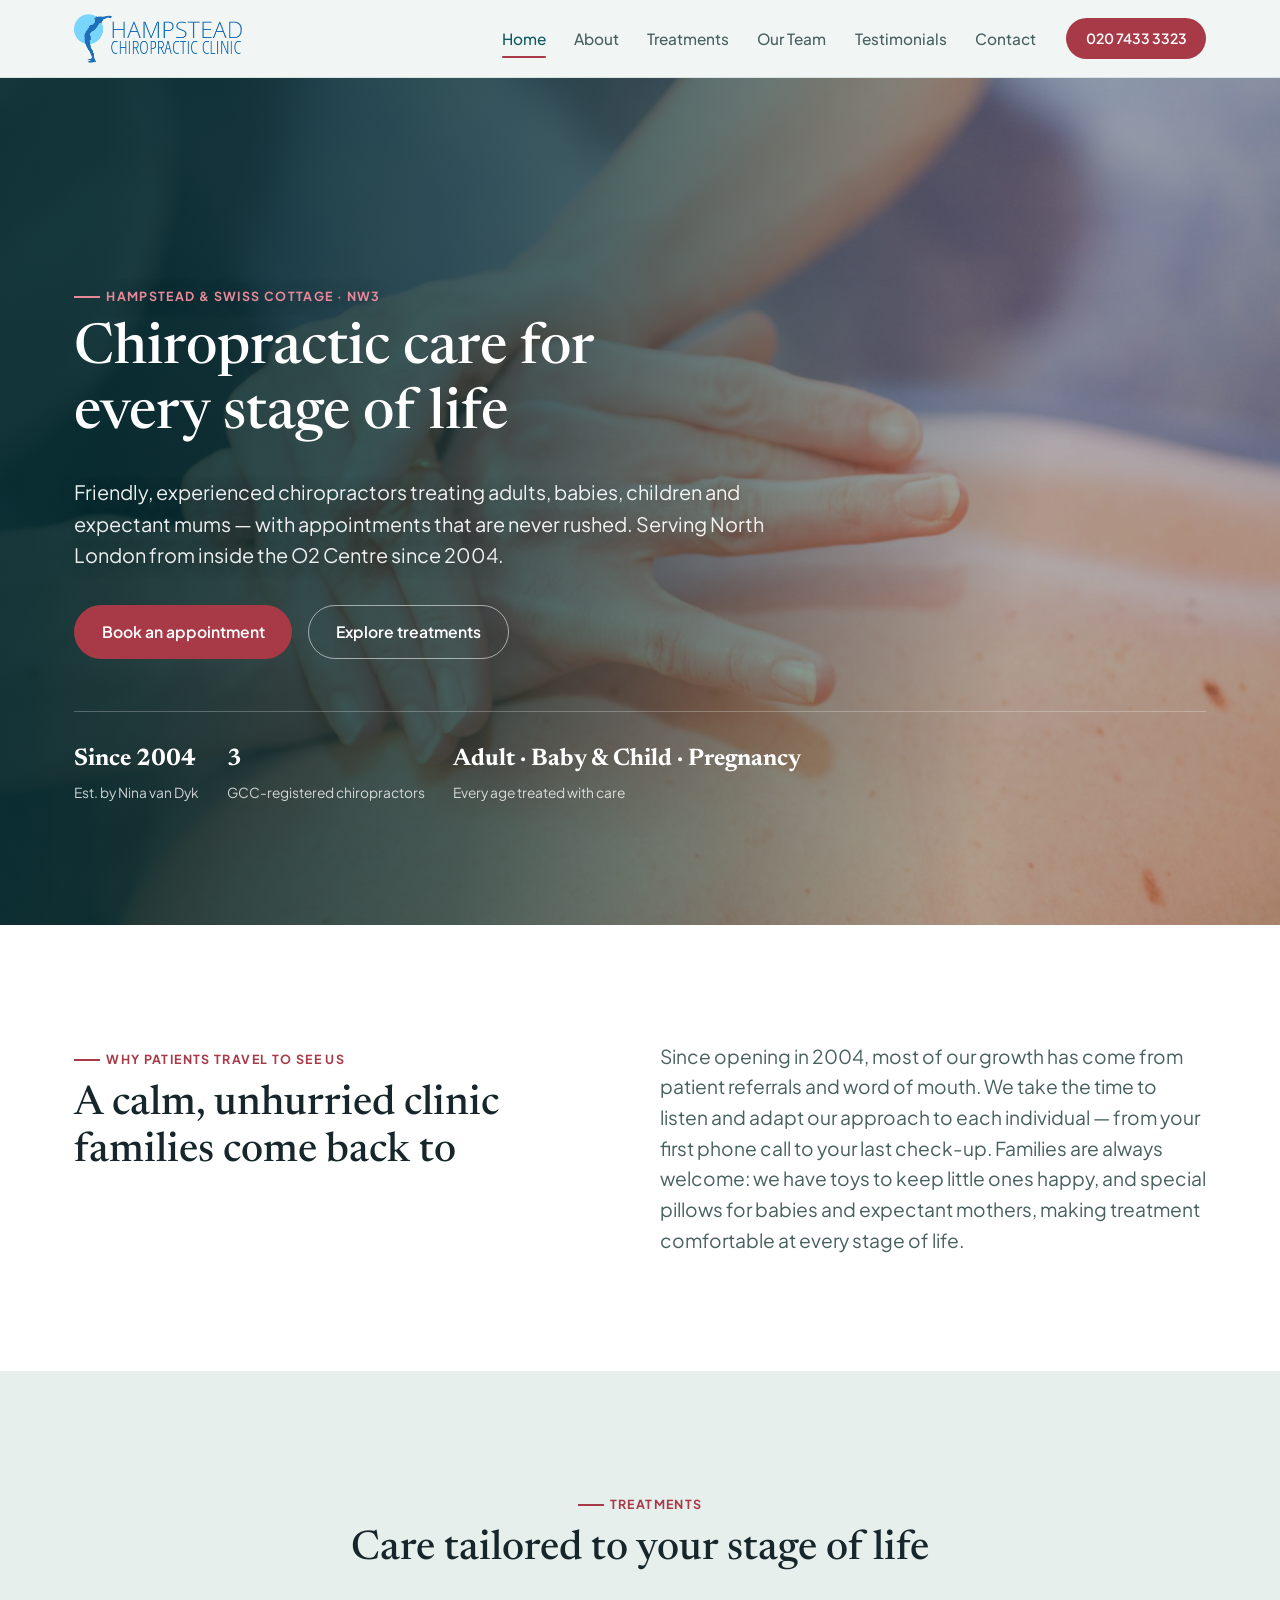
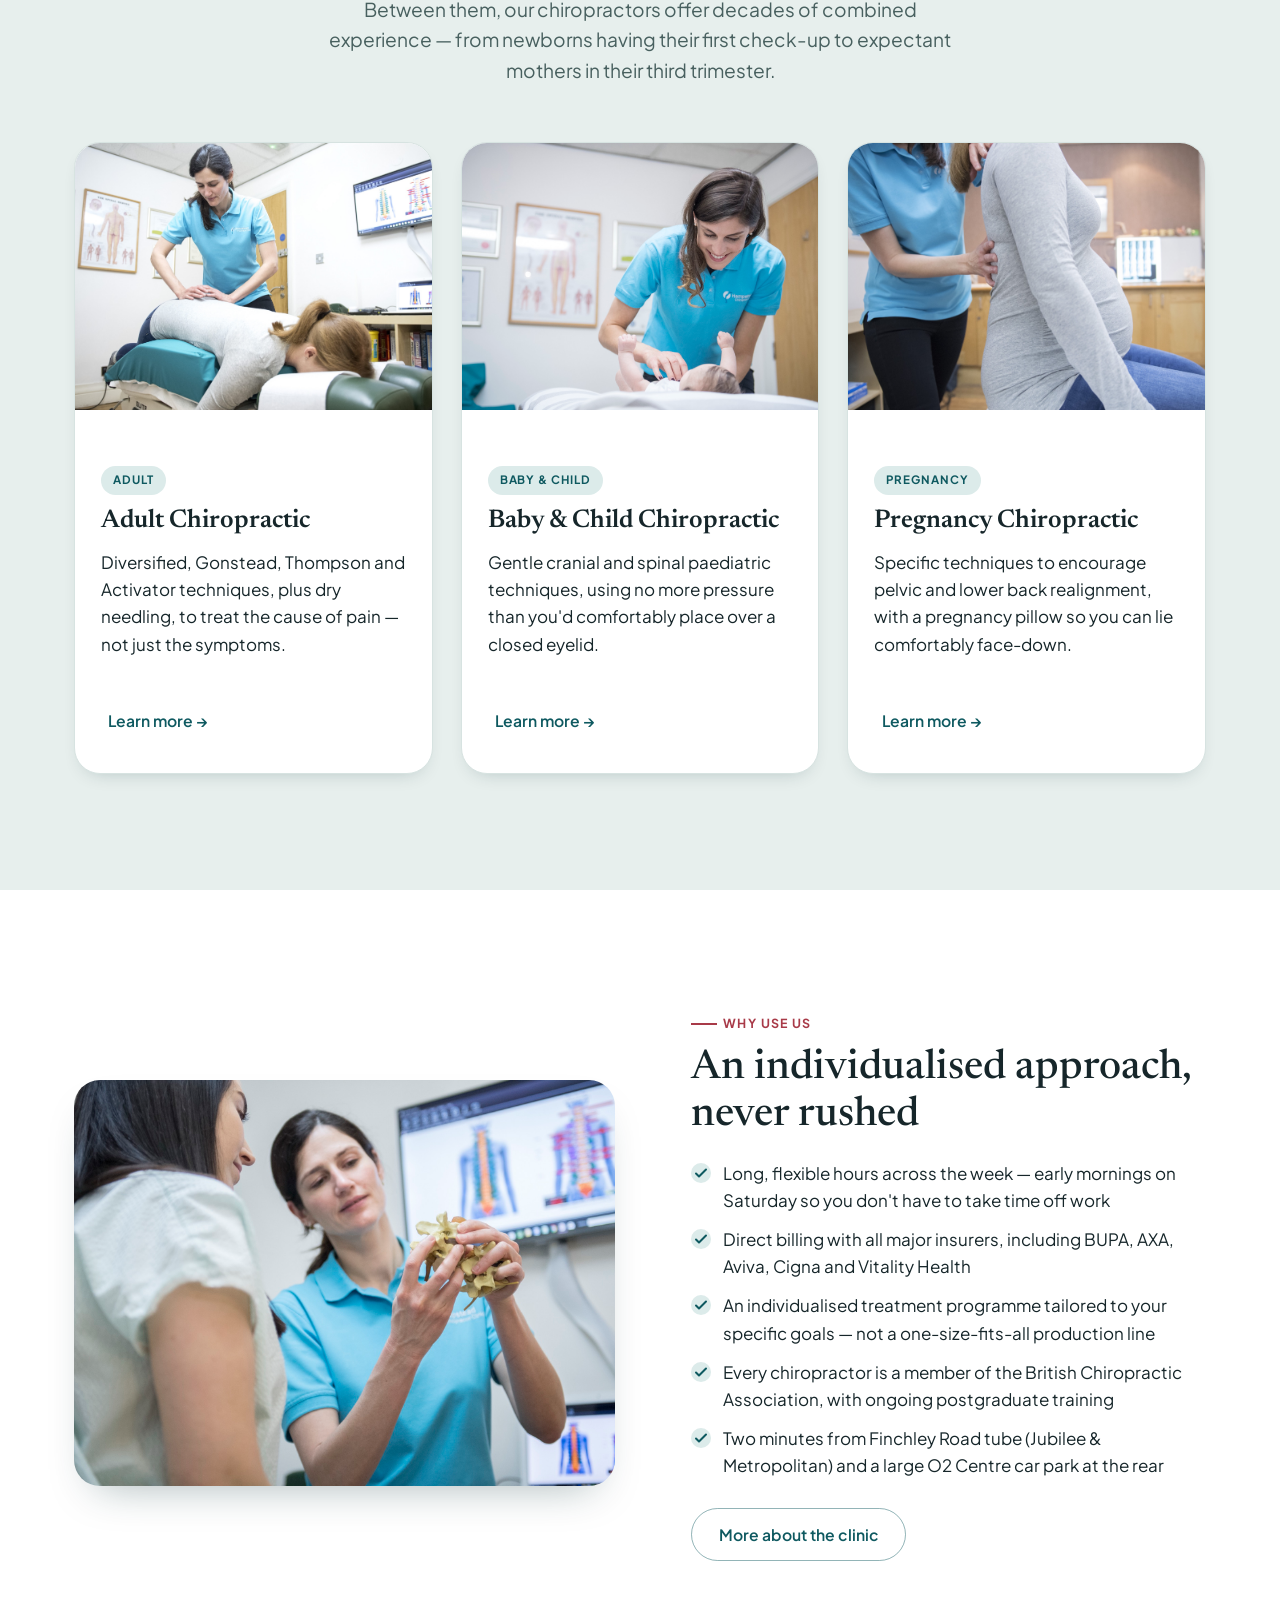
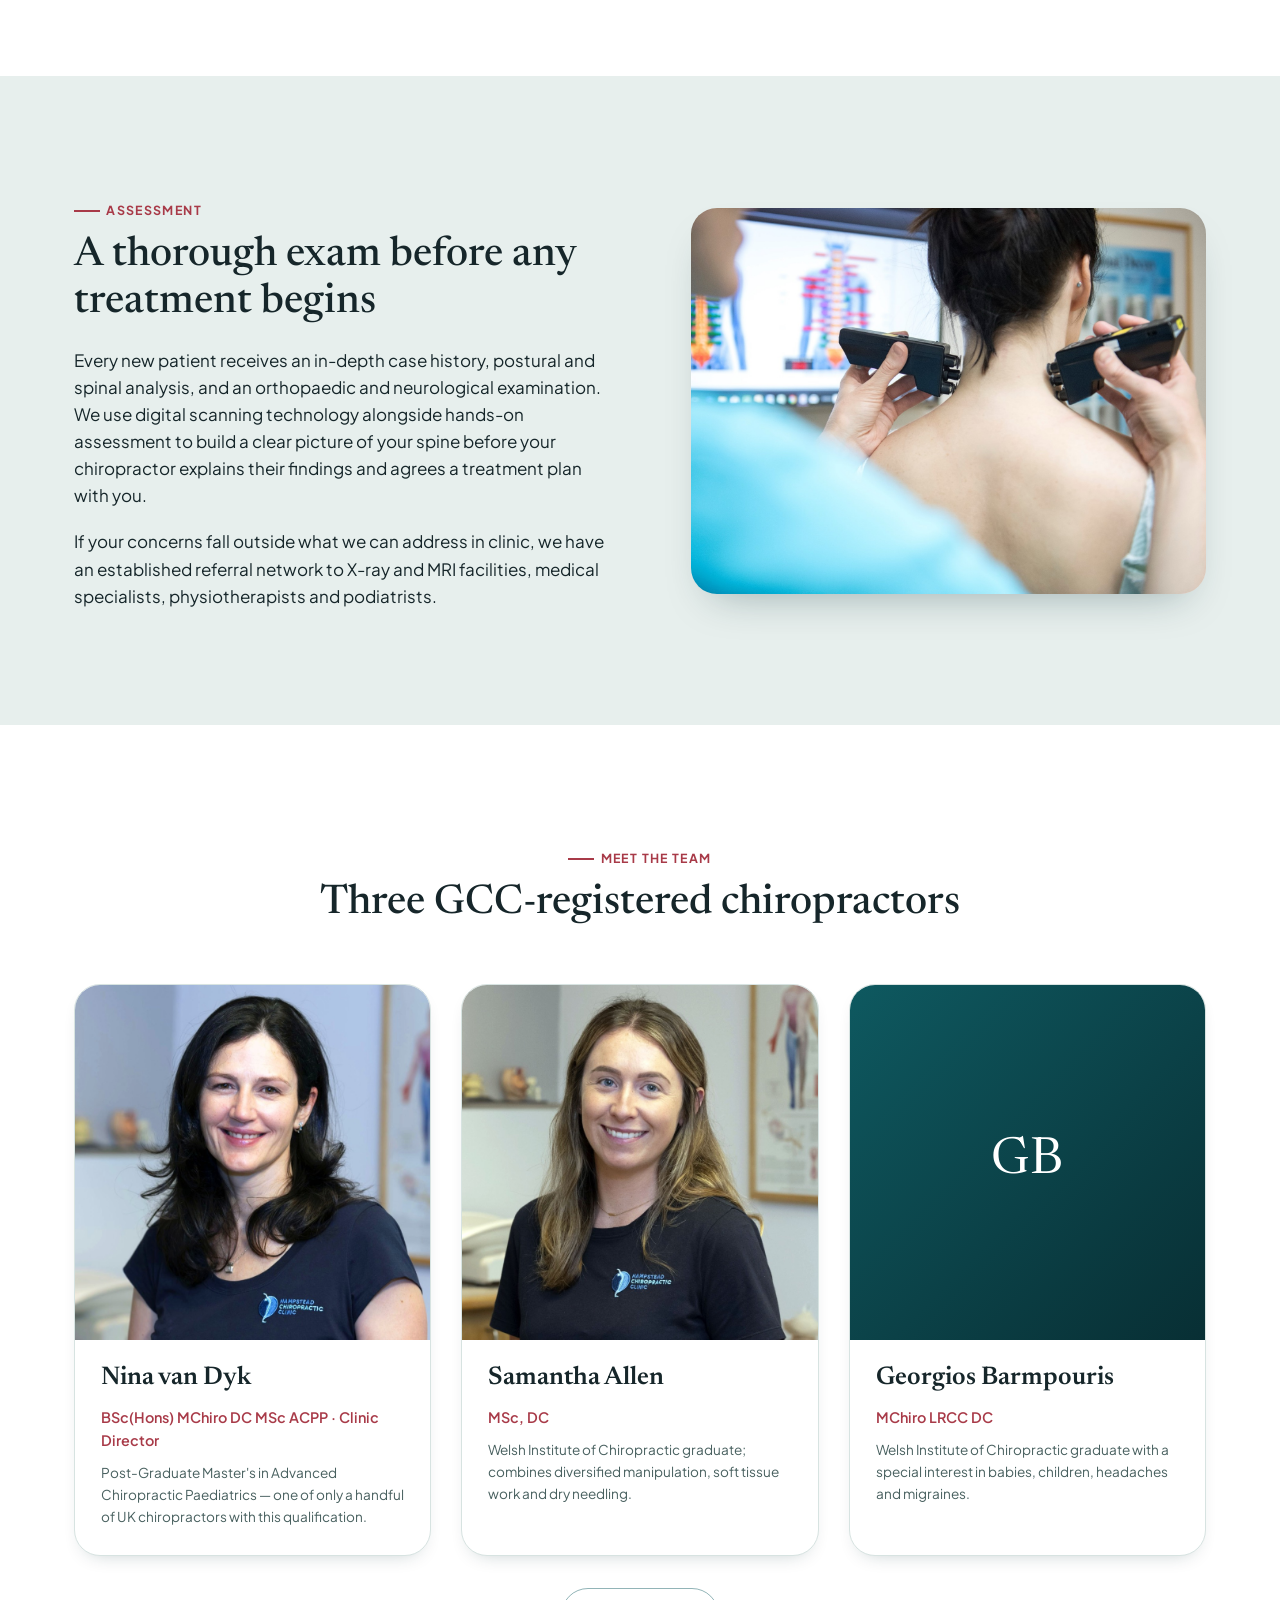
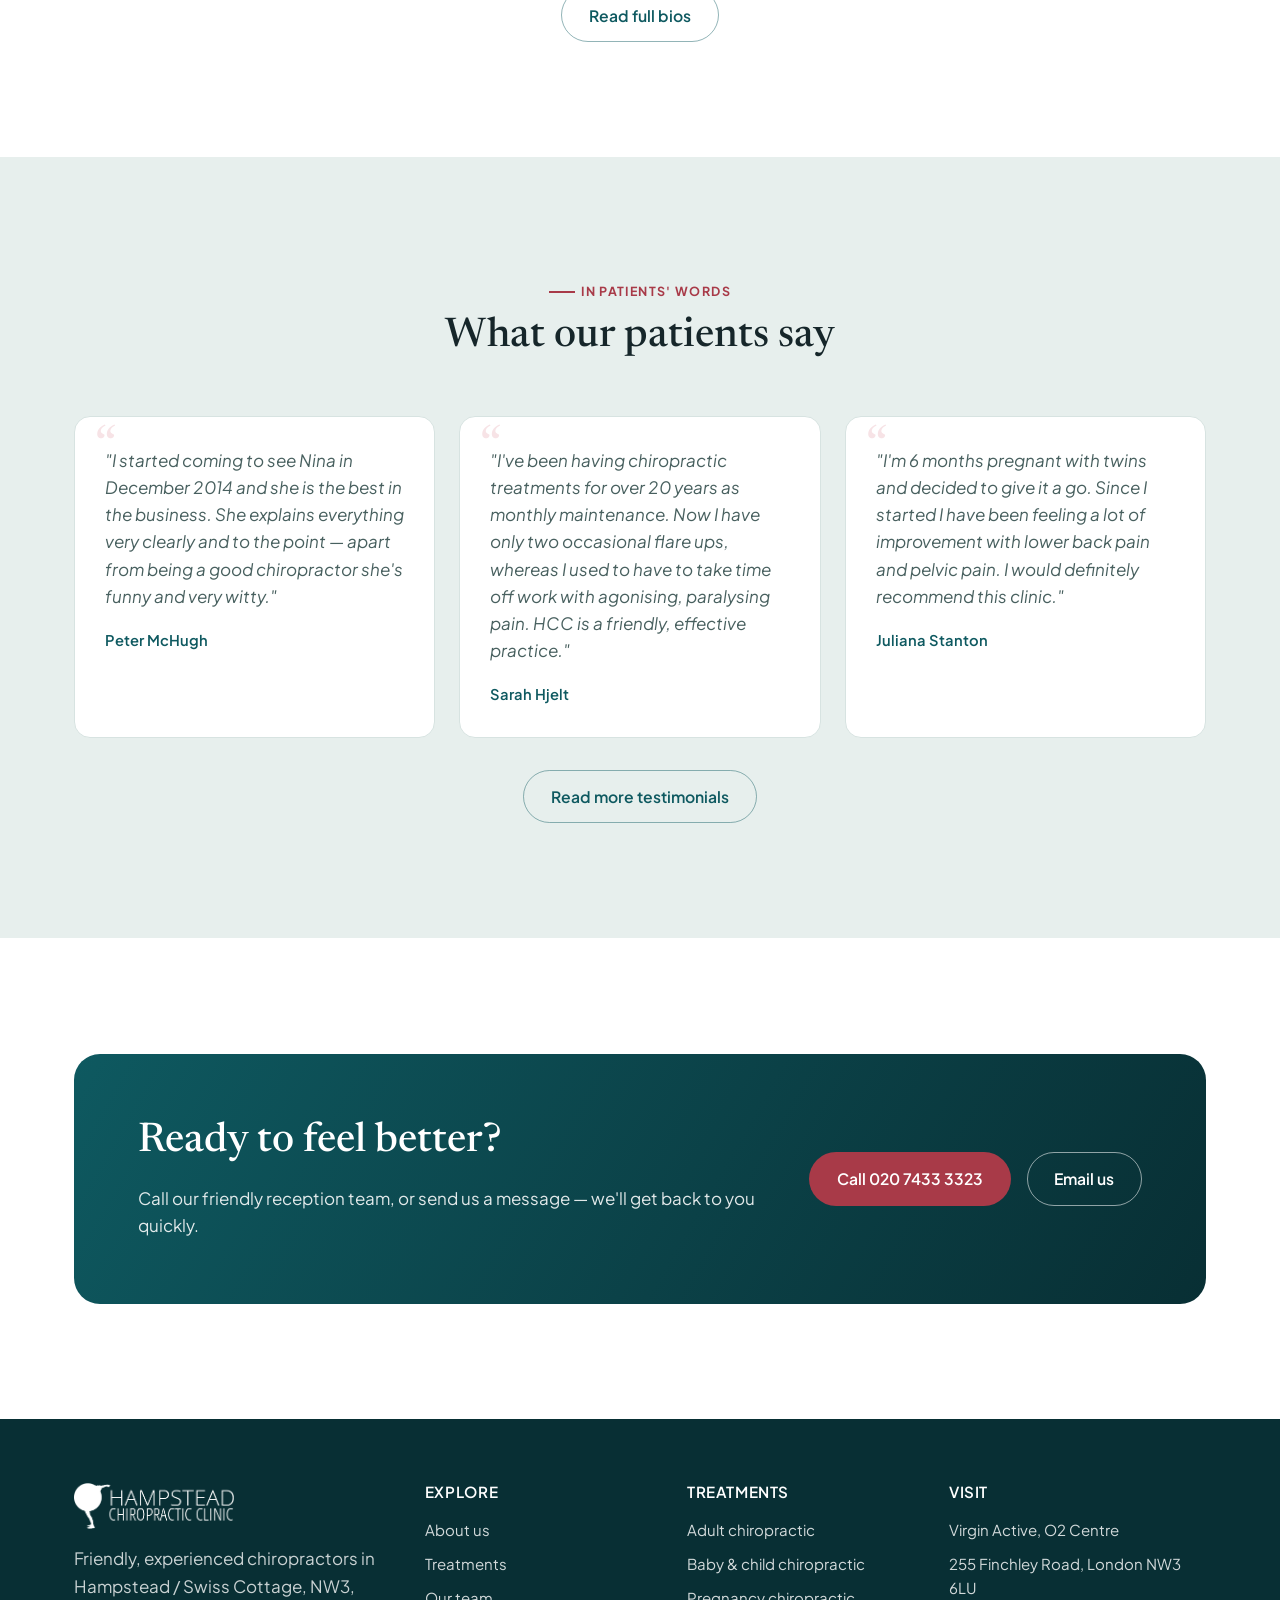
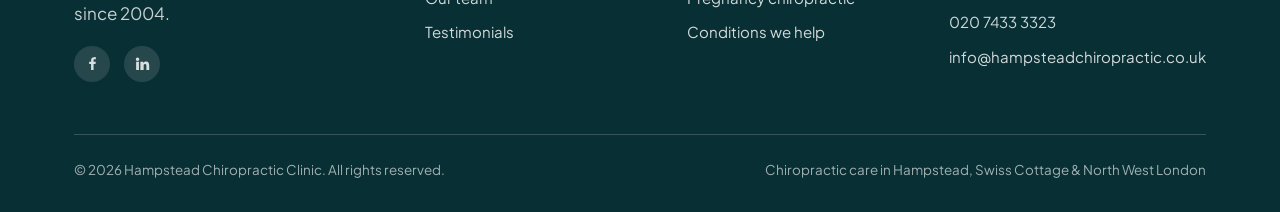
==== index.html @ 44919b16 "Initial build: Hampstead Chiropractic Clinic demo site Fully custom static site (plain HTML/CSS/JS, " ====
<!DOCTYPE html>
<html lang="en-GB">
<head>
<meta charset="UTF-8">
<meta name="viewport" content="width=device-width, initial-scale=1">
<title>Hampstead Chiropractic Clinic — Chiropractors in Hampstead &amp; Swiss Cottage, NW3</title>
<meta name="description" content="Established 2004. Friendly, experienced chiropractors treating adults, babies, children and pregnant mums in Hampstead / Swiss Cottage, NW3. Direct insurance billing, flexible hours, on-site parking.">
<link rel="icon" href="assets/img/favicon.svg" type="image/svg+xml">
<link rel="preconnect" href="https://fonts.googleapis.com">
<link rel="preconnect" href="https://fonts.gstatic.com" crossorigin>
<link href="https://fonts.googleapis.com/css2?family=Newsreader:ital,opsz,wght@0,6..72,400;0,6..72,500;0,6..72,600;1,6..72,500&family=Plus+Jakarta+Sans:wght@400;500;600;700;800&display=swap" rel="stylesheet">
<link rel="stylesheet" href="assets/css/tokens.css">
<link rel="stylesheet" href="assets/css/main.css">
</head>
<body>

<header class="site-header">
  <div class="container site-header__bar">
    <a href="index.html" class="brand"><img src="assets/img/logo.png" width="333" height="97" alt="Hampstead Chiropractic Clinic"></a>
    <nav class="nav">
      <ul class="nav__links">
        <li><a href="index.html" aria-current="page">Home</a></li>
        <li><a href="about.html">About</a></li>
        <li><a href="treatments.html">Treatments</a></li>
        <li><a href="team.html">Our Team</a></li>
        <li><a href="testimonials.html">Testimonials</a></li>
        <li><a href="contact.html">Contact</a></li>
      </ul>
      <a href="tel:+442074333323" class="btn btn--primary btn--sm">020 7433 3323</a>
      <button class="nav__toggle" aria-label="Toggle menu" aria-expanded="false">
        <svg viewBox="0 0 24 24" fill="none" stroke="currentColor" stroke-width="2" stroke-linecap="round"><path d="M4 7h16M4 12h16M4 17h16"/></svg>
      </button>
    </nav>
  </div>
  <div class="nav__scrim"></div>
</header>

<main>

  <section class="hero">
    <div class="hero__media">
      <img src="assets/img/hero-adjustment-closeup.jpg" alt="Close-up of a chiropractor's hands performing a gentle spinal adjustment on a patient" width="2000" height="1333" fetchpriority="high">
    </div>
    <div class="hero__scrim"></div>
    <div class="container hero__inner">
      <p class="eyebrow">Hampstead &amp; Swiss Cottage · NW3</p>
      <h1>Chiropractic care for every stage of life</h1>
      <p class="lede">Friendly, experienced chiropractors treating adults, babies, children and expectant mums — with appointments that are never rushed. Serving North London from inside the O2 Centre since 2004.</p>
      <div class="hero__actions">
        <a href="contact.html" class="btn btn--primary btn--magnetic">Book an appointment</a>
        <a href="treatments.html" class="btn btn--outline-light">Explore treatments</a>
      </div>
      <div class="hero__meta">
        <div><strong>Since 2004</strong><span>Est. by Nina van Dyk</span></div>
        <div><strong>3</strong><span>GCC-registered chiropractors</span></div>
        <div><strong>Adult · Baby &amp; Child · Pregnancy</strong><span>Every age treated with care</span></div>
      </div>
    </div>
  </section>

  <section class="section section--surface" data-reveal>
    <div class="container">
      <div class="grid-2">
        <div>
          <p class="eyebrow">Why patients travel to see us</p>
          <h2>A calm, unhurried clinic families come back to</h2>
        </div>
        <div>
          <p class="lede" style="max-width:none;">Since opening in 2004, most of our growth has come from patient referrals and word of mouth. We take the time to listen and adapt our approach to each individual — from your first phone call to your last check-up. Families are always welcome: we have toys to keep little ones happy, and special pillows for babies and expectant mothers, making treatment comfortable at every stage of life.</p>
        </div>
      </div>
    </div>
  </section>

  <section class="section section--dim" id="treatments" data-reveal>
    <div class="container">
      <div class="section-head section-head--center">
        <p class="eyebrow">Treatments</p>
        <h2>Care tailored to your stage of life</h2>
        <p class="lede" style="margin-inline:auto;">Between them, our chiropractors offer decades of combined experience — from newborns having their first check-up to expectant mothers in their third trimester.</p>
      </div>
      <div class="pillars">
        <article class="pillar-card">
          <div class="pillar-card__media"><img src="assets/img/adult-lumbar-adjustment.jpg" width="2000" height="1333" alt="Chiropractor performing a side-lying lumbar adjustment on an adult patient" loading="lazy"></div>
          <div class="pillar-card__body">
            <span class="pillar-card__tag">Adult</span>
            <h3>Adult Chiropractic</h3>
            <p>Diversified, Gonstead, Thompson and Activator techniques, plus dry needling, to treat the cause of pain — not just the symptoms.</p>
          </div>
          <div class="pillar-card__foot"><a href="treatments.html#adult" class="btn btn--ghost">Learn more →</a></div>
        </article>
        <article class="pillar-card">
          <div class="pillar-card__media"><img src="assets/img/baby-chiropractic-treatment.jpg" width="2200" height="1466" alt="Chiropractor gently examining a baby on the treatment table" loading="lazy"></div>
          <div class="pillar-card__body">
            <span class="pillar-card__tag">Baby &amp; Child</span>
            <h3>Baby &amp; Child Chiropractic</h3>
            <p>Gentle cranial and spinal paediatric techniques, using no more pressure than you'd comfortably place over a closed eyelid.</p>
          </div>
          <div class="pillar-card__foot"><a href="treatments.html#baby" class="btn btn--ghost">Learn more →</a></div>
        </article>
        <article class="pillar-card">
          <div class="pillar-card__media"><img src="assets/img/pregnancy-adjustment-standing.jpg" width="2000" height="1333" alt="Chiropractor treating a pregnant patient using a standing adjustment technique" loading="lazy"></div>
          <div class="pillar-card__body">
            <span class="pillar-card__tag">Pregnancy</span>
            <h3>Pregnancy Chiropractic</h3>
            <p>Specific techniques to encourage pelvic and lower back realignment, with a pregnancy pillow so you can lie comfortably face-down.</p>
          </div>
          <div class="pillar-card__foot"><a href="treatments.html#pregnancy" class="btn btn--ghost">Learn more →</a></div>
        </article>
      </div>
    </div>
  </section>

  <section class="section section--surface" data-reveal>
    <div class="container">
      <div class="split">
        <div class="split__media"><img src="assets/img/spine-model-explanation.jpg" width="1800" height="1200" style="height:auto" alt="Chiropractor explaining spinal alignment to a patient using a model spine" loading="lazy"></div>
        <div>
          <p class="eyebrow">Why use us</p>
          <h2>An individualised approach, never rushed</h2>
          <ul class="list-check">
            <li>Long, flexible hours across the week — early mornings on Saturday so you don't have to take time off work</li>
            <li>Direct billing with all major insurers, including BUPA, AXA, Aviva, Cigna and Vitality Health</li>
            <li>An individualised treatment programme tailored to your specific goals — not a one-size-fits-all production line</li>
            <li>Every chiropractor is a member of the British Chiropractic Association, with ongoing postgraduate training</li>
            <li>Two minutes from Finchley Road tube (Jubilee &amp; Metropolitan) and a large O2 Centre car park at the rear</li>
          </ul>
          <a href="about.html" class="btn btn--outline" style="margin-top:28px;">More about the clinic</a>
        </div>
      </div>
    </div>
  </section>

  <section class="section section--dim" data-reveal>
    <div class="container">
      <div class="split split--reverse">
        <div class="split__media"><img src="assets/img/diagnostic-scan-technology.jpg" width="1800" height="1200" style="height:auto" alt="Chiropractor using a digital surface EMG scanner on a patient's upper back, with results displayed on screen" loading="lazy"></div>
        <div>
          <p class="eyebrow">Assessment</p>
          <h2>A thorough exam before any treatment begins</h2>
          <p>Every new patient receives an in-depth case history, postural and spinal analysis, and an orthopaedic and neurological examination. We use digital scanning technology alongside hands-on assessment to build a clear picture of your spine before your chiropractor explains their findings and agrees a treatment plan with you.</p>
          <p>If your concerns fall outside what we can address in clinic, we have an established referral network to X-ray and MRI facilities, medical specialists, physiotherapists and podiatrists.</p>
        </div>
      </div>
    </div>
  </section>

  <section class="section section--surface" data-reveal>
    <div class="container">
      <div class="section-head section-head--center">
        <p class="eyebrow">Meet the team</p>
        <h2>Three GCC-registered chiropractors</h2>
      </div>
      <div class="team-grid">
        <article class="team-card">
          <div class="team-card__media"><img src="assets/img/nina-van-dyk.jpg" width="900" height="899" alt="Nina van Dyk, chiropractor and clinic director" loading="lazy"></div>
          <div class="team-card__body">
            <h3>Nina van Dyk</h3>
            <span class="team-card__role">BSc(Hons) MChiro DC MSc ACPP · Clinic Director</span>
            <p class="team-card__creds">Post-Graduate Master's in Advanced Chiropractic Paediatrics — one of only a handful of UK chiropractors with this qualification.</p>
          </div>
        </article>
        <article class="team-card">
          <div class="team-card__media"><img src="assets/img/samantha-allen.jpg" width="900" height="899" alt="Samantha Allen, chiropractor" loading="lazy"></div>
          <div class="team-card__body">
            <h3>Samantha Allen</h3>
            <span class="team-card__role">MSc, DC</span>
            <p class="team-card__creds">Welsh Institute of Chiropractic graduate; combines diversified manipulation, soft tissue work and dry needling.</p>
          </div>
        </article>
        <article class="team-card">
          <div class="team-card__media team-card__media--placeholder" aria-hidden="true">GB</div>
          <div class="team-card__body">
            <h3>Georgios Barmpouris</h3>
            <span class="team-card__role">MChiro LRCC DC</span>
            <p class="team-card__creds">Welsh Institute of Chiropractic graduate with a special interest in babies, children, headaches and migraines.</p>
          </div>
        </article>
      </div>
      <p class="text-center" style="margin-top:32px;"><a href="team.html" class="btn btn--outline">Read full bios</a></p>
    </div>
  </section>

  <section class="section section--dim" data-reveal>
    <div class="container">
      <div class="section-head section-head--center">
        <p class="eyebrow">In patients' words</p>
        <h2>What our patients say</h2>
      </div>
      <div class="testimonials-grid">
        <article class="t-card">
          <p>"I started coming to see Nina in December 2014 and she is the best in the business. She explains everything very clearly and to the point — apart from being a good chiropractor she's funny and very witty."</p>
          <cite>Peter McHugh</cite>
        </article>
        <article class="t-card">
          <p>"I've been having chiropractic treatments for over 20 years as monthly maintenance. Now I have only two occasional flare ups, whereas I used to have to take time off work with agonising, paralysing pain. HCC is a friendly, effective practice."</p>
          <cite>Sarah Hjelt</cite>
        </article>
        <article class="t-card">
          <p>"I'm 6 months pregnant with twins and decided to give it a go. Since I started I have been feeling a lot of improvement with lower back pain and pelvic pain. I would definitely recommend this clinic."</p>
          <cite>Juliana Stanton</cite>
        </article>
      </div>
      <p class="text-center" style="margin-top:32px;"><a href="testimonials.html" class="btn btn--outline">Read more testimonials</a></p>
    </div>
  </section>

  <section class="section section--surface" data-reveal>
    <div class="container">
      <div class="cta-band">
        <div>
          <h2>Ready to feel better?</h2>
          <p>Call our friendly reception team, or send us a message — we'll get back to you quickly.</p>
        </div>
        <div class="hero__actions" style="margin:0;">
          <a href="tel:+442074333323" class="btn btn--primary">Call 020 7433 3323</a>
          <a href="mailto:info@hampsteadchiropractic.co.uk" class="btn btn--outline-light">Email us</a>
        </div>
      </div>
    </div>
  </section>

</main>

<footer class="site-footer">
  <div class="container">
    <div class="footer-grid">
      <div class="footer-brand">
        <img src="assets/img/logo.png" width="333" height="97" style="height:auto" alt="Hampstead Chiropractic Clinic">
        <p style="max-width:32ch; color:color-mix(in srgb, var(--color-white) 78%, transparent);">Friendly, experienced chiropractors in Hampstead / Swiss Cottage, NW3, since 2004.</p>
        <div class="social-row">
          <a href="https://www.facebook.com/HCCgettreated/" target="_blank" rel="noopener" aria-label="Facebook">
            <svg viewBox="0 0 24 24" fill="currentColor"><path d="M13.5 21v-8.2h2.75l.41-3.2h-3.16V7.55c0-.92.26-1.55 1.58-1.55h1.68V3.14A22 22 0 0 0 14.2 3c-2.5 0-4.21 1.53-4.21 4.33v2.27H7.23v3.2h2.76V21z"/></svg>
          </a>
          <a href="https://www.linkedin.com/in/nina-van-dyk-29711727/" target="_blank" rel="noopener" aria-label="LinkedIn">
            <svg viewBox="0 0 24 24" fill="currentColor"><path d="M4.98 3.5A2.5 2.5 0 1 1 5 8.5a2.5 2.5 0 0 1-.02-5zM3 9.5h4V21H3zM9 9.5h3.83v1.57h.05c.53-1 1.84-2.06 3.79-2.06 4.06 0 4.81 2.67 4.81 6.14V21h-4v-5.35c0-1.28-.02-2.92-1.78-2.92-1.78 0-2.06 1.39-2.06 2.83V21H9z"/></svg>
          </a>
        </div>
      </div>
      <div>
        <h4>Explore</h4>
        <ul class="footer-links">
          <li><a href="about.html">About us</a></li>
          <li><a href="treatments.html">Treatments</a></li>
          <li><a href="team.html">Our team</a></li>
          <li><a href="testimonials.html">Testimonials</a></li>
        </ul>
      </div>
      <div>
        <h4>Treatments</h4>
        <ul class="footer-links">
          <li><a href="treatments.html#adult">Adult chiropractic</a></li>
          <li><a href="treatments.html#baby">Baby &amp; child chiropractic</a></li>
          <li><a href="treatments.html#pregnancy">Pregnancy chiropractic</a></li>
          <li><a href="treatments.html#conditions">Conditions we help</a></li>
        </ul>
      </div>
      <div>
        <h4>Visit</h4>
        <ul class="footer-links">
          <li>Virgin Active, O2 Centre</li>
          <li>255 Finchley Road, London NW3 6LU</li>
          <li><a href="tel:+442074333323">020 7433 3323</a></li>
          <li><a href="mailto:info@hampsteadchiropractic.co.uk">info@hampsteadchiropractic.co.uk</a></li>
        </ul>
      </div>
    </div>
    <div class="footer-bottom">
      <span>© 2026 Hampstead Chiropractic Clinic. All rights reserved.</span>
      <span>Chiropractic care in Hampstead, Swiss Cottage &amp; North West London</span>
    </div>
  </div>
</footer>

<script src="assets/js/main.js"></script>
</body>
</html>
---- assets/css/tokens.css ----
/* ==========================================================================
   Hampstead Chiropractic Clinic — design tokens
   Palette: deep spruce-teal (precision, calm) + warm rose-coral (human
   warmth — this clinic treats a lot of babies, children and expectant
   mothers, so the accent leans warmer/softer than a purely clinical site).
   Deliberately distinct from sibling projects: golders-green-chiropractic
   (bordeaux wine + slate), nw3-chiropractic (dusk indigo + sage),
   dental-perfection (amethyst + rose-gold), hampstead-practice (botanical
   green + clay). Contrast pairs verified against WCAG AA below.
   ========================================================================== */

:root {
  /* --- Brand teal --- */
  --color-teal: #0E5960;          /* primary — deep spruce teal. 7.35:1 on paper */
  --color-teal-light: #5FA3AC;    /* text-safe teal on teal-deep bg (4.99:1) */
  --color-teal-deep: #082F34;     /* darkest teal — hero scrim, footer, dark sections */
  --color-teal-pale: #DCEBEA;     /* pale tint for chips/badges/backgrounds — not text */

  /* --- Accent coral (warmth, family, care) --- */
  --color-coral: #CD5468;         /* decorative/large-text/icons only on light bg (3.80:1) */
  --color-coral-deep: #A83A48;    /* text-safe coral on paper/white (5.72:1 / 6.24:1) */
  --color-coral-light: #E8899A;   /* text-safe coral on teal-deep bg (5.78:1) */
  --color-coral-pale: #F7E3E6;    /* pale coral tint for chips/backgrounds — not text */

  /* --- Neutrals --- */
  --color-paper: #F1F6F5;         /* page background — cool seafoam-white, spa-calm */
  --color-paper-dim: #E7EFED;     /* secondary panel background */
  --color-surface: #FFFFFF;       /* card surface */
  --color-ink: #16262A;           /* body text — deep teal-charcoal (14.31:1 on paper) */
  --color-ink-soft: #48605F;      /* secondary text (6.18:1 on paper, 6.74:1 on white) */
  --color-line: #D7E3E1;          /* hairline borders — decorative only */
  --color-line-strong: #B9CBC8;
  --color-white: #FFFFFF;

  --hover-fill: color-mix(in oklch, var(--color-teal) 70%, black);

  /* --- Semantic aliases --- */
  --color-bg: var(--color-paper);
  --color-text: var(--color-ink);
  --color-text-soft: var(--color-ink-soft);
  --color-primary: var(--color-teal);
  --color-primary-deep: var(--color-teal-deep);
  --color-accent: var(--color-coral);
  --color-accent-deep: var(--color-coral-deep);

  /* --- Type --- */
  --font-display: "Newsreader", "Iowan Old Style", Georgia, serif;
  --font-body: "Plus Jakarta Sans", -apple-system, BlinkMacSystemFont, "Segoe UI", Roboto, Arial, sans-serif;

  /* --- Shape / motion --- */
  --radius-lg: 26px;
  --radius-md: 16px;
  --radius-sm: 9px;
  --shadow-soft: 0 20px 44px -22px rgba(8, 47, 52, 0.38);
  --shadow-tight: 0 8px 20px -12px rgba(8, 47, 52, 0.3);
  --ease: cubic-bezier(0.22, 0.61, 0.36, 1);
}
---- assets/css/main.css ----
/* ==========================================================================
   Hampstead Chiropractic Clinic — main stylesheet
   Plain CSS, no framework, no build step.
   ========================================================================== */

@view-transition {
  navigation: auto;
}

*, *::before, *::after { box-sizing: border-box; }
html { scroll-behavior: smooth; }
@media (prefers-reduced-motion: reduce) {
  html { scroll-behavior: auto; }
  *, *::before, *::after {
    animation-duration: 0.01ms !important;
    animation-iteration-count: 1 !important;
    transition-duration: 0.01ms !important;
    scroll-behavior: auto !important;
  }
}

body {
  margin: 0;
  background: var(--color-bg);
  color: var(--color-text);
  font-family: var(--font-body);
  font-size: 1.0625rem;
  line-height: 1.6;
  -webkit-font-smoothing: antialiased;
}

img { max-width: 100%; display: block; }
a { color: inherit; text-decoration: none; }

h1, h2, h3, h4 {
  font-family: var(--font-display);
  font-weight: 600;
  line-height: 1.15;
  margin: 0 0 0.5em;
  color: var(--color-ink);
}

h1 { font-size: clamp(2.4rem, 4.4vw, 3.8rem); font-weight: 500; }
h2 { font-size: clamp(1.9rem, 3.2vw, 2.7rem); font-weight: 500; }
h3 { font-size: clamp(1.3rem, 2vw, 1.6rem); }
h4 { font-size: 1.15rem; }

p { margin: 0 0 1.1em; }
p:last-child { margin-bottom: 0; }

.lede {
  font-size: 1.2rem;
  color: var(--color-ink-soft);
  max-width: 46ch;
}

::selection { background: var(--color-teal); color: var(--color-white); }

/* Scrollbars on internally-scrolling elements */
.scroll-x, .hours-table, dialog {
  scrollbar-width: thin;
  scrollbar-color: var(--color-teal) transparent;
}

/* Numeric tabular alignment for price columns */
.price, .price-table td, .hours-table .day-hours {
  font-variant-numeric: tabular-nums;
}

.container {
  width: 100%;
  max-width: 1180px;
  margin-inline: auto;
  padding-inline: 24px;
}

.section {
  padding-block: clamp(64px, 9vw, 116px);
}

.section--tight { padding-block: clamp(44px, 6vw, 76px); }

.section--teal {
  background: linear-gradient(in oklch to bottom right, var(--color-teal-deep), var(--color-teal));
  color: var(--color-white);
}
.section--teal h2, .section--teal h3, .section--teal h4 { color: var(--color-white); }
.section--teal p { color: color-mix(in srgb, var(--color-white) 88%, transparent); }

.section--dim { background: var(--color-paper-dim); }
.section--surface { background: var(--color-surface); }

.eyebrow {
  display: inline-flex;
  align-items: center;
  gap: 0.5em;
  font-size: 0.78rem;
  font-weight: 700;
  letter-spacing: 0.11em;
  text-transform: uppercase;
  color: var(--color-coral-deep);
  margin-bottom: 0.9em;
}
.section--teal .eyebrow, .hero .eyebrow, .banner .eyebrow { color: var(--color-coral-light); }
.eyebrow::before {
  content: "";
  width: 26px;
  height: 2px;
  background: currentColor;
  display: inline-block;
}

.section-head {
  max-width: 62ch;
  margin-bottom: clamp(32px, 5vw, 56px);
}
.section-head--center { margin-inline: auto; text-align: center; }

/* --- Buttons --- */
.btn {
  display: inline-flex;
  align-items: center;
  justify-content: center;
  gap: 0.55em;
  padding: 0.85em 1.7em;
  border-radius: 999px;
  font-weight: 600;
  font-size: 0.98rem;
  border: 1.5px solid transparent;
  cursor: pointer;
  transition: transform 0.35s var(--ease), background-color 0.25s var(--ease), color 0.25s var(--ease), border-color 0.25s var(--ease);
  white-space: nowrap;
}
.btn--primary {
  background: var(--color-coral-deep);
  color: var(--color-white);
}
.btn--primary:hover { background: color-mix(in oklch, var(--color-coral-deep) 82%, black); }

.btn--outline {
  background: transparent;
  border-color: color-mix(in srgb, currentColor 45%, transparent);
  color: var(--color-teal);
}
.btn--outline:hover { background: var(--color-teal); color: var(--color-white); border-color: var(--color-teal); }

.btn--outline-light {
  background: transparent;
  border-color: color-mix(in srgb, var(--color-white) 55%, transparent);
  color: var(--color-white);
}
.btn--outline-light:hover { background: var(--color-white); color: var(--color-teal-deep); }

.btn--ghost { color: var(--color-teal); padding-inline: 0.4em; }
.btn--ghost:hover { color: var(--color-coral-deep); }

.btn--sm { padding: 0.6em 1.3em; font-size: 0.88rem; }

/* Magnetic hover on hero CTA only — reduced motion safe */
@media (prefers-reduced-motion: no-preference) {
  .btn--magnetic:hover { transform: translateY(-2px); }
}

/* --- Header / Nav --- */
.site-header {
  position: sticky;
  top: 0;
  z-index: 40;
  background: color-mix(in srgb, var(--color-paper) 92%, transparent);
  backdrop-filter: blur(10px);
  border-bottom: 1px solid var(--color-line);
}
.site-header__bar {
  display: flex;
  align-items: center;
  justify-content: space-between;
  padding-block: 14px;
  gap: 20px;
}
.brand {
  display: flex;
  align-items: center;
  gap: 12px;
  font-family: var(--font-display);
  font-size: 1.05rem;
  color: var(--color-ink);
  font-weight: 600;
}
.brand img { width: 168px; height: auto; }

.nav {
  display: flex;
  align-items: center;
  gap: clamp(18px, 2.4vw, 34px);
}
.nav__links {
  display: flex;
  align-items: center;
  gap: clamp(16px, 2.2vw, 30px);
  list-style: none;
  margin: 0;
  padding: 0;
}
.nav__links a {
  font-size: 0.96rem;
  font-weight: 500;
  color: var(--color-ink-soft);
  position: relative;
  padding-block: 4px;
}
.nav__links a:hover, .nav__links a[aria-current="page"] { color: var(--color-teal); }
.nav__links a[aria-current="page"]::after {
  content: "";
  position: absolute;
  left: 0; right: 0; bottom: -6px;
  height: 2px;
  background: var(--color-coral-deep);
  border-radius: 2px;
}

.nav__toggle {
  display: none;
  background: none;
  border: none;
  cursor: pointer;
  padding: 8px;
}
.nav__toggle svg { width: 26px; height: 26px; color: var(--color-ink); }

@media (max-width: 860px) {
  .nav__toggle { display: inline-flex; }
  .nav__links {
    position: fixed;
    inset: 0 0 0 auto;
    width: min(320px, 82vw);
    height: 100vh;
    background: var(--color-surface);
    flex-direction: column;
    align-items: flex-start;
    justify-content: flex-start;
    padding: 96px 32px 32px;
    gap: 22px;
    transform: translateX(100%);
    transition: transform 0.4s var(--ease);
    box-shadow: var(--shadow-soft);
  }
  .nav__links a { font-size: 1.1rem; }
  html:has(body.nav-open) { overflow: hidden; }
  body.nav-open .nav__links { transform: translateX(0); }
  .nav .btn--primary { display: none; }
  body.nav-open .nav__scrim {
    position: fixed;
    inset: 0;
    background: rgba(8, 24, 26, 0.4);
    z-index: 39;
  }
}

/* --- Hero --- */
.hero {
  position: relative;
  overflow: hidden;
  background: var(--color-teal-deep);
  color: var(--color-white);
}
.hero__media {
  position: absolute;
  inset: 0;
}
.hero__media img {
  width: 100%;
  height: 100%;
  object-fit: cover;
  object-position: center 30%;
}
.hero__scrim {
  position: absolute;
  inset: 0;
  background: linear-gradient(in oklch 100deg, rgba(8,47,52,0.94) 8%, rgba(8,47,52,0.74) 42%, rgba(8,47,52,0.32) 78%);
}
.hero__inner {
  position: relative;
  padding-block: clamp(120px, 20vw, 200px) clamp(80px, 12vw, 120px);
}
.hero h1 { color: var(--color-white); max-width: 16ch; }
.hero__text-shadow, .hero p { text-shadow: 0 2px 18px rgba(0,0,0,0.35); }
.hero .lede { color: color-mix(in srgb, var(--color-white) 92%, transparent); max-width: 50ch; font-size: 1.24rem; }
.hero__actions { display: flex; flex-wrap: wrap; gap: 16px; margin-top: 34px; }
.hero__meta {
  display: flex;
  flex-wrap: wrap;
  gap: 28px;
  margin-top: 52px;
  padding-top: 28px;
  border-top: 1px solid color-mix(in srgb, var(--color-white) 25%, transparent);
}
.hero__meta div strong { display: block; font-family: var(--font-display); font-size: 1.5rem; color: var(--color-white); }
.hero__meta div span { font-size: 0.86rem; color: color-mix(in srgb, var(--color-white) 78%, transparent); }

/* --- Page banner (non-home hero) --- */
.banner {
  position: relative;
  background: var(--color-teal-deep);
  color: var(--color-white);
  padding-block: clamp(88px, 14vw, 140px) clamp(56px, 8vw, 84px);
  overflow: hidden;
}
.banner__media img {
  position: absolute;
  inset: 0;
  width: 100%;
  height: 100%;
  object-fit: cover;
  opacity: 0.32;
}
.banner__scrim {
  position: absolute;
  inset: 0;
  background: linear-gradient(in oklch to bottom, rgba(8,47,52,0.55), rgba(8,47,52,0.92));
}
.banner__inner { position: relative; }
.banner h1 { color: var(--color-white); }
.banner .lede { color: color-mix(in srgb, var(--color-white) 90%, transparent); }
.breadcrumb { font-size: 0.85rem; color: color-mix(in srgb, var(--color-white) 75%, transparent); margin-bottom: 18px; }
.breadcrumb a:hover { color: var(--color-coral-light); }

/* --- Pillars / cards grid (subgrid so titles+CTAs align) --- */
.pillars {
  display: grid;
  grid-template-columns: repeat(auto-fit, minmax(280px, 1fr));
  gap: 28px;
}
.pillar-card {
  display: grid;
  grid-template-rows: subgrid;
  grid-row: span 3;
  background: var(--color-surface);
  border-radius: var(--radius-lg);
  overflow: hidden;
  box-shadow: var(--shadow-tight);
  border: 1px solid var(--color-line);
}
.pillars { grid-template-rows: auto 1fr auto; }
.pillar-card__media { aspect-ratio: 4 / 3; height: auto; overflow: hidden; }
.pillar-card__media img { width: 100%; height: 100%; object-fit: cover; transition: transform 0.6s var(--ease); }
.pillar-card:hover .pillar-card__media img { transform: scale(1.05); }
.pillar-card__body { padding: 26px 26px 8px; }
.pillar-card__foot { padding: 0 26px 26px; }
.pillar-card__tag {
  display: inline-block;
  font-size: 0.72rem;
  font-weight: 700;
  letter-spacing: 0.08em;
  text-transform: uppercase;
  color: var(--color-teal);
  background: var(--color-teal-pale);
  padding: 5px 12px;
  border-radius: 999px;
  margin-bottom: 12px;
}

/* --- Feature split (image + text) --- */
.split {
  display: grid;
  grid-template-columns: 1.05fr 1fr;
  gap: clamp(32px, 6vw, 76px);
  align-items: center;
}
.split--reverse .split__media { order: 2; }
.split__media { border-radius: var(--radius-lg); overflow: hidden; box-shadow: var(--shadow-soft); }
.split__media img { aspect-ratio: 4 / 3; height: auto; width: 100%; object-fit: cover; }
.split__media--tall img { aspect-ratio: 3 / 4; }
@media (max-width: 900px) {
  .split { grid-template-columns: 1fr; }
  .split--reverse .split__media { order: 0; }
}

.list-check { list-style: none; margin: 0; padding: 0; display: grid; gap: 12px; }
.list-check li { display: flex; gap: 12px; align-items: flex-start; }
.list-check li::before {
  content: "";
  flex: none;
  width: 20px; height: 20px;
  margin-top: 3px;
  border-radius: 50%;
  background: var(--color-teal-pale);
  background-image: url("data:image/svg+xml,%3Csvg xmlns='http://www.w3.org/2000/svg' viewBox='0 0 20 20' fill='none'%3E%3Cpath d='M5 10.5l3 3 7-7' stroke='%230E5960' stroke-width='2' stroke-linecap='round' stroke-linejoin='round'/%3E%3C/svg%3E");
  background-repeat: no-repeat;
  background-position: center;
}

/* --- Testimonial cards --- */
.testimonials-grid {
  display: grid;
  grid-template-columns: repeat(auto-fit, minmax(300px, 1fr));
  gap: 24px;
}
.t-card {
  background: var(--color-surface);
  border: 1px solid var(--color-line);
  border-radius: var(--radius-md);
  padding: 30px;
  position: relative;
}
.t-card::before {
  content: "\201C";
  font-family: var(--font-display);
  font-size: 3.4rem;
  color: var(--color-coral-pale);
  position: absolute;
  top: 6px;
  left: 20px;
  line-height: 1;
}
.t-card p { position: relative; color: var(--color-ink-soft); font-style: italic; }
.t-card cite { display: block; margin-top: 16px; font-style: normal; font-weight: 600; color: var(--color-teal); font-size: 0.92rem; }

/* --- Team --- */
.team-grid {
  display: grid;
  grid-template-columns: repeat(auto-fit, minmax(260px, 1fr));
  gap: 30px;
}
.team-card {
  background: var(--color-surface);
  border-radius: var(--radius-lg);
  overflow: hidden;
  box-shadow: var(--shadow-tight);
  border: 1px solid var(--color-line);
}
.team-card__media { aspect-ratio: 1 / 1; height: auto; }
.team-card__media img { width: 100%; height: 100%; object-fit: cover; }
.team-card__media--placeholder {
  display: flex;
  align-items: center;
  justify-content: center;
  background: linear-gradient(in oklch 135deg, var(--color-teal), var(--color-teal-deep));
  color: var(--color-white);
  font-family: var(--font-display);
  font-size: 3.2rem;
}
.team-card__body { padding: 24px 26px 28px; }
.team-card__role { color: var(--color-coral-deep); font-weight: 600; font-size: 0.9rem; margin-bottom: 10px; display: block; }
.team-card__creds { color: var(--color-ink-soft); font-size: 0.85rem; }

/* --- Price table --- */
.price-table {
  width: 100%;
  border-collapse: collapse;
  background: var(--color-surface);
  border-radius: var(--radius-md);
  overflow: hidden;
  box-shadow: var(--shadow-tight);
}
.price-table th, .price-table td {
  padding: 16px 22px;
  text-align: left;
  border-bottom: 1px solid var(--color-line);
}
.price-table th {
  background: var(--color-teal);
  color: var(--color-white);
  font-family: var(--font-display);
  font-weight: 500;
  font-size: 1.02rem;
}
.price-table td:last-child { text-align: right; font-weight: 600; color: var(--color-teal); }
.price-table th:last-child { text-align: right; }
.price-table tr:last-child td { border-bottom: none; }

/* --- Conditions grid --- */
.conditions-grid {
  display: grid;
  grid-template-columns: repeat(auto-fit, minmax(230px, 1fr));
  gap: 4px 28px;
}
.condition-item {
  padding-block: 18px;
  border-bottom: 1px solid var(--color-line);
}
.condition-item h4 { margin-bottom: 4px; color: var(--color-teal-deep); }
.condition-item p { color: var(--color-ink-soft); font-size: 0.95rem; margin: 0; }

/* --- Sibling-focus card group --- */
.menu:has(.condition-item:hover) .condition-item:not(:hover) { filter: blur(1.5px) saturate(0.7); opacity: 0.65; }

/* --- FAQ (native details/summary) --- */
.faq { display: grid; gap: 14px; }
.faq details {
  background: var(--color-surface);
  border: 1px solid var(--color-line);
  border-radius: var(--radius-md);
  padding: 6px 24px;
}
.faq summary {
  cursor: pointer;
  font-weight: 600;
  padding-block: 18px;
  list-style: none;
  display: flex;
  justify-content: space-between;
  align-items: center;
  gap: 16px;
  color: var(--color-ink);
}
.faq summary::-webkit-details-marker { display: none; }
.faq summary::after {
  content: "+";
  font-size: 1.4rem;
  color: var(--color-coral-deep);
  flex: none;
  transition: transform 0.3s var(--ease);
}
.faq details[open] summary::after { transform: rotate(45deg); }
.faq details p { padding-bottom: 20px; color: var(--color-ink-soft); }

/* --- CTA band --- */
.cta-band {
  border-radius: var(--radius-lg);
  padding: clamp(40px, 6vw, 64px);
  background: linear-gradient(in oklch 120deg, var(--color-teal), var(--color-teal-deep));
  color: var(--color-white);
  display: grid;
  grid-template-columns: 1.4fr auto;
  gap: 28px;
  align-items: center;
}
.cta-band h2, .cta-band p { color: var(--color-white); }
.cta-band p { color: color-mix(in srgb, var(--color-white) 88%, transparent); }
@media (max-width: 720px) { .cta-band { grid-template-columns: 1fr; text-align: center; justify-items: center; } }

/* --- Hours table --- */
.hours-table {
  display: grid;
  grid-template-columns: 1fr auto;
  gap: 4px 20px;
  overflow-x: auto;
}
.hours-table .day-name { color: var(--color-ink-soft); }
.hours-table .day-hours { font-weight: 600; }
.hours-row { display: contents; }
.hours-row--today .day-name, .hours-row--today .day-hours { color: var(--color-coral-deep); }

/* --- Contact cards --- */
.contact-grid {
  display: grid;
  grid-template-columns: repeat(auto-fit, minmax(240px, 1fr));
  gap: 24px;
}
.contact-card {
  background: var(--color-surface);
  border: 1px solid var(--color-line);
  border-radius: var(--radius-md);
  padding: 28px;
}
.contact-card h3 { display: flex; align-items: center; gap: 10px; font-size: 1.1rem; }
.contact-card svg { width: 20px; height: 20px; color: var(--color-coral-deep); flex: none; }

.map-frame {
  border-radius: var(--radius-lg);
  overflow: hidden;
  box-shadow: var(--shadow-soft);
  border: 1px solid var(--color-line);
}
.map-frame iframe { width: 100%; height: 400px; border: 0; display: block; }

/* --- Insurance chips --- */
.chip-row { display: flex; flex-wrap: wrap; gap: 10px; }
.chip {
  background: var(--color-teal-pale);
  color: var(--color-teal-deep);
  font-size: 0.86rem;
  font-weight: 600;
  padding: 8px 16px;
  border-radius: 999px;
}

/* --- Footer --- */
.site-footer {
  background: var(--color-teal-deep);
  color: color-mix(in srgb, var(--color-white) 82%, transparent);
  padding-block: 64px 32px;
}
.site-footer h4 { color: var(--color-white); font-family: var(--font-body); font-size: 0.95rem; letter-spacing: 0.04em; text-transform: uppercase; margin-bottom: 18px; }
.footer-grid {
  display: grid;
  grid-template-columns: 1.4fr 1fr 1fr 1fr;
  gap: 40px;
}
.footer-grid a:hover { color: var(--color-coral-light); }
.footer-brand img { width: 160px; height: auto; margin-bottom: 16px; filter: brightness(0) invert(1); }
.footer-links { list-style: none; margin: 0; padding: 0; display: grid; gap: 10px; font-size: 0.94rem; }
.footer-bottom {
  margin-top: 52px;
  padding-top: 24px;
  border-top: 1px solid color-mix(in srgb, var(--color-white) 18%, transparent);
  display: flex;
  justify-content: space-between;
  flex-wrap: wrap;
  gap: 12px;
  font-size: 0.84rem;
  color: color-mix(in srgb, var(--color-white) 62%, transparent);
}
.social-row { display: flex; gap: 14px; }
.social-row a {
  width: 36px; height: 36px;
  display: inline-flex; align-items: center; justify-content: center;
  border-radius: 50%;
  background: color-mix(in srgb, var(--color-white) 12%, transparent);
}
.social-row a:hover { background: var(--color-coral-deep); }
.social-row svg { width: 17px; height: 17px; }

@media (max-width: 780px) {
  .footer-grid { grid-template-columns: 1fr 1fr; }
}

/* --- Scroll reveal --- */
[data-reveal] {
  opacity: 0;
  transform: translateY(22px);
  transition: opacity 0.7s var(--ease), transform 0.7s var(--ease);
}
[data-reveal].is-visible { opacity: 1; transform: translateY(0); }
@media (prefers-reduced-motion: reduce) {
  [data-reveal] { opacity: 1; transform: none; transition: none; }
}

@supports (animation-timeline: view()) {
  @media (prefers-reduced-motion: no-preference) {
    [data-reveal] {
      opacity: 1;
      transform: none;
      animation: reveal-fade auto linear;
      animation-timeline: view();
      animation-range: entry 0% cover 22%;
    }
  }
}
@keyframes reveal-fade {
  from { opacity: 0; transform: translateY(22px); }
  to { opacity: 1; transform: translateY(0); }
}

/* --- Native dialog (lightbox pattern reused for any modal use) --- */
dialog {
  border: none;
  border-radius: var(--radius-lg);
  padding: 0;
  max-width: min(640px, 92vw);
  box-shadow: var(--shadow-soft);
}
dialog::backdrop { background: rgba(8, 24, 26, 0.55); }
html:has(dialog[open]) { overflow: hidden; }

/* --- Utility --- */
.text-center { text-align: center; }
.mt-0 { margin-top: 0; }
.grid-2 { display: grid; grid-template-columns: 1fr 1fr; gap: 40px; }
@media (max-width: 780px) { .grid-2 { grid-template-columns: 1fr; gap: 28px; } }

@media (max-width: 640px) {
  .hero__inner, .banner__inner { text-align: left; }
  .price-table th, .price-table td { padding: 12px 16px; }
}
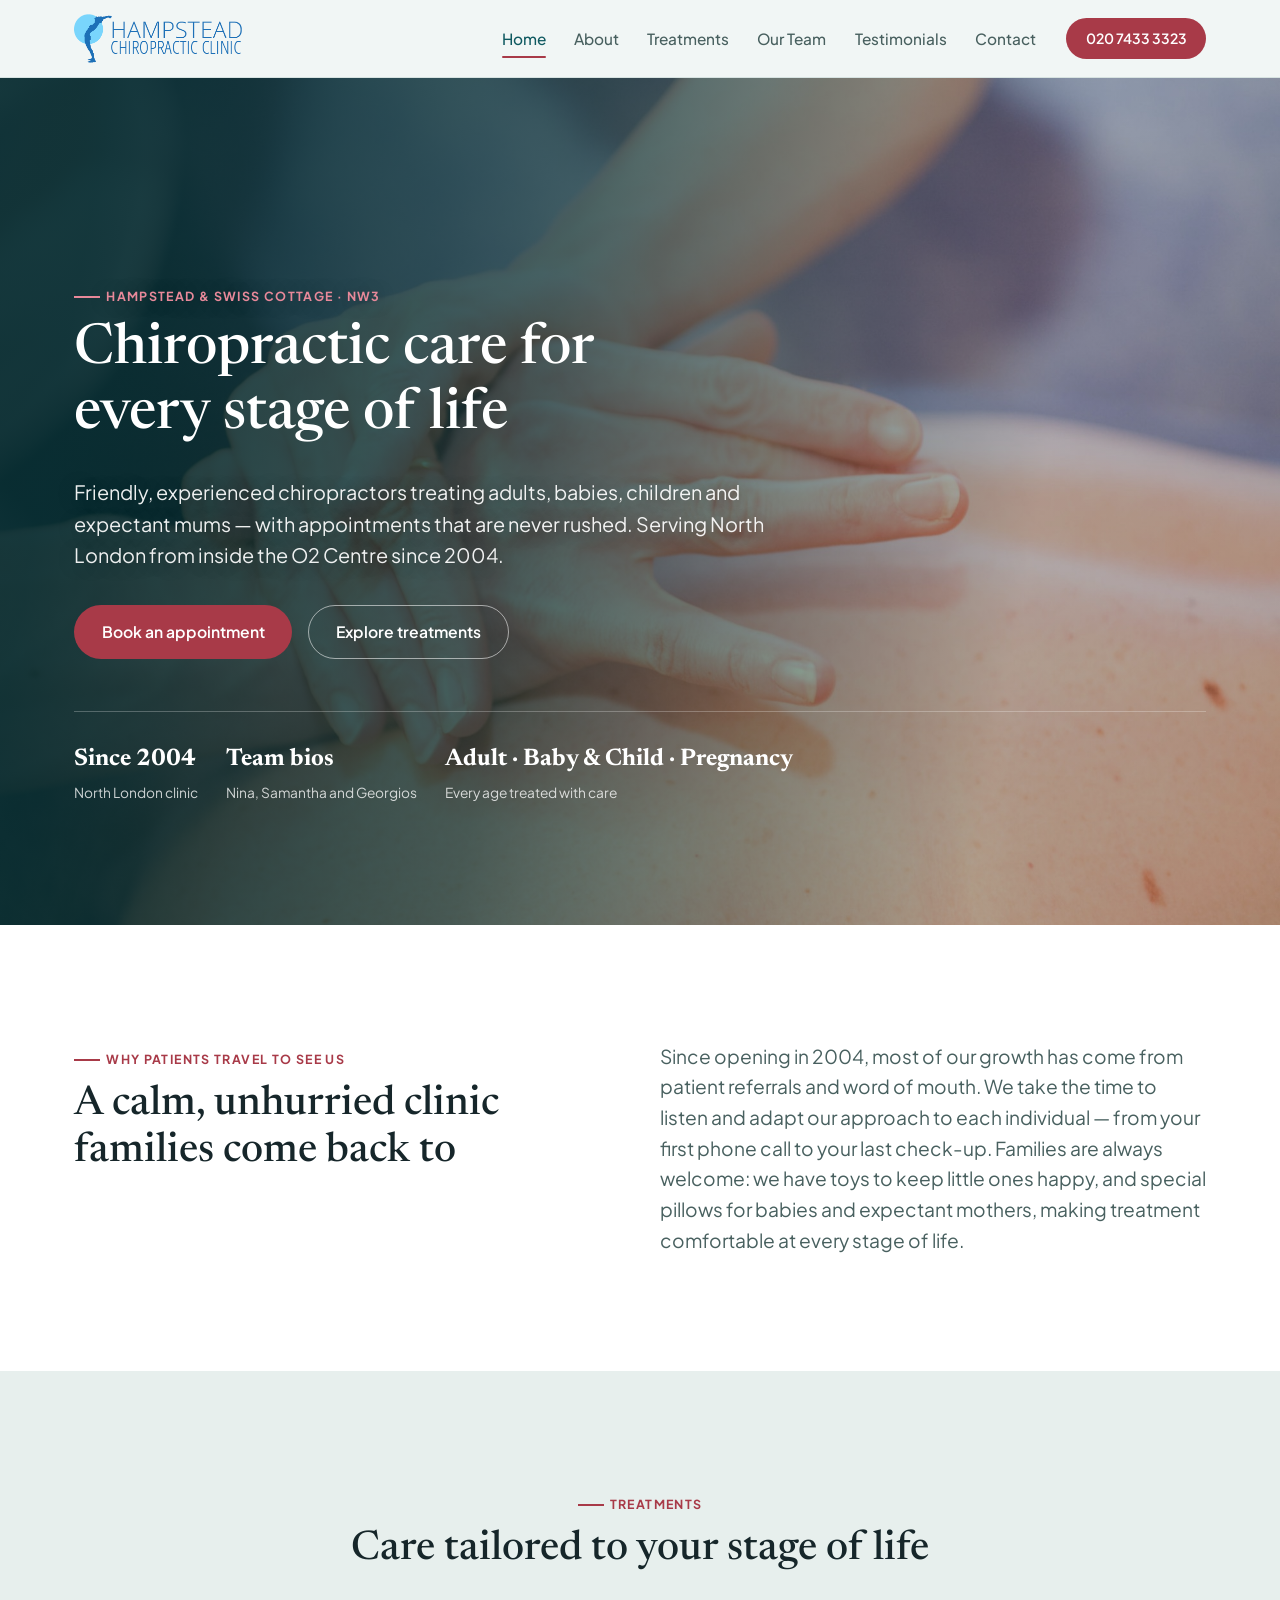
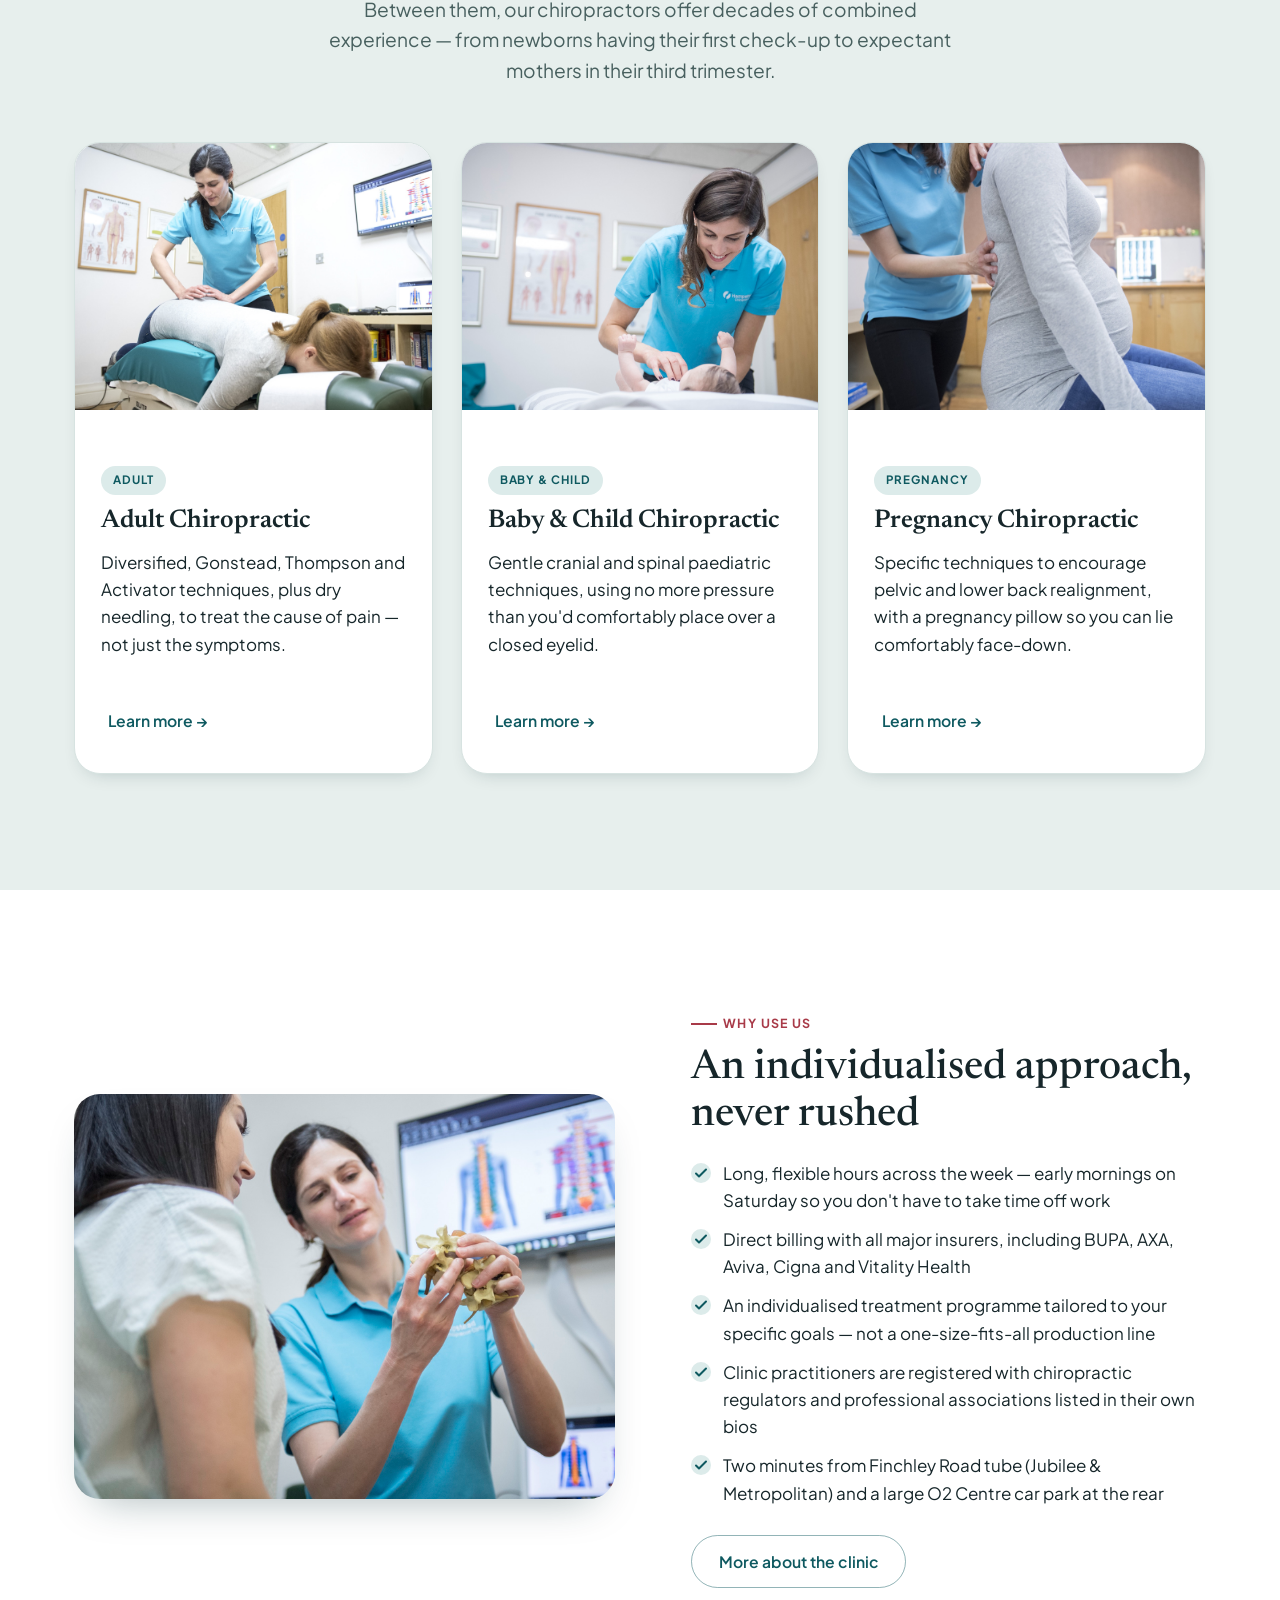
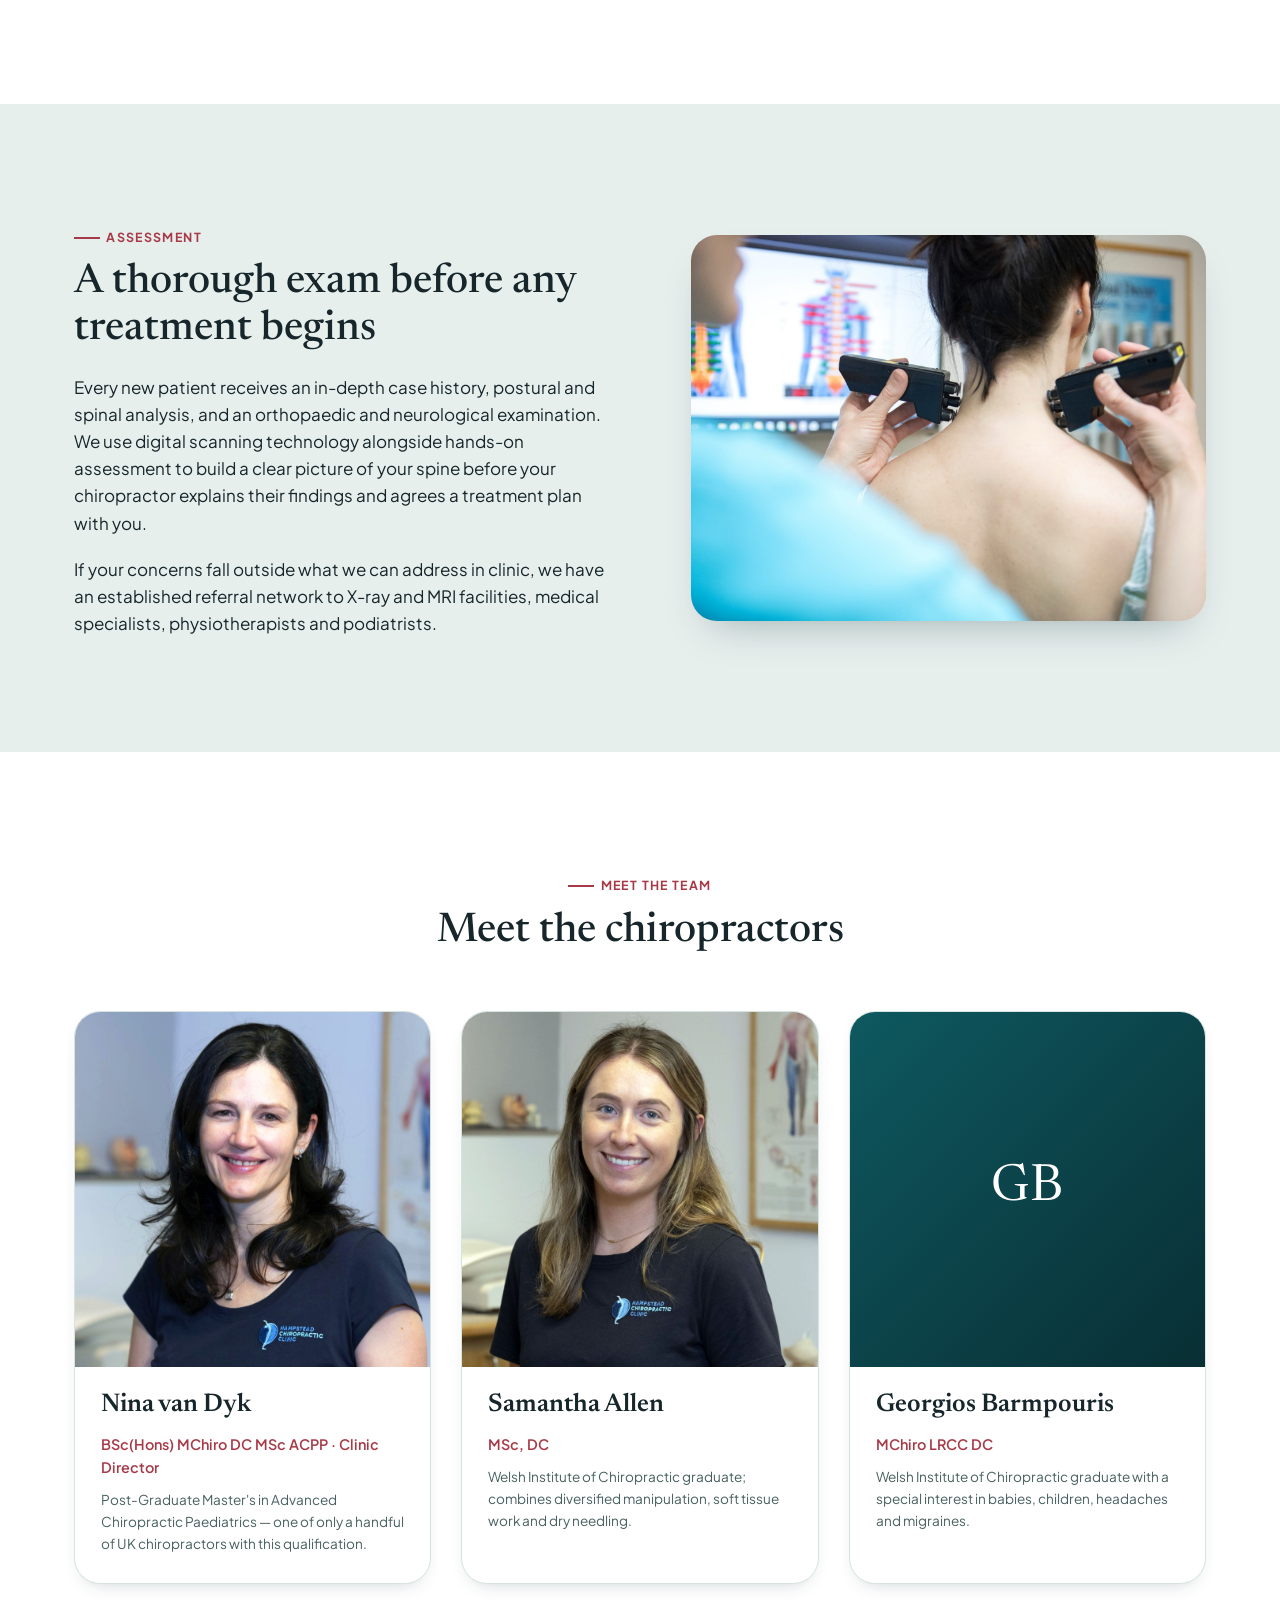
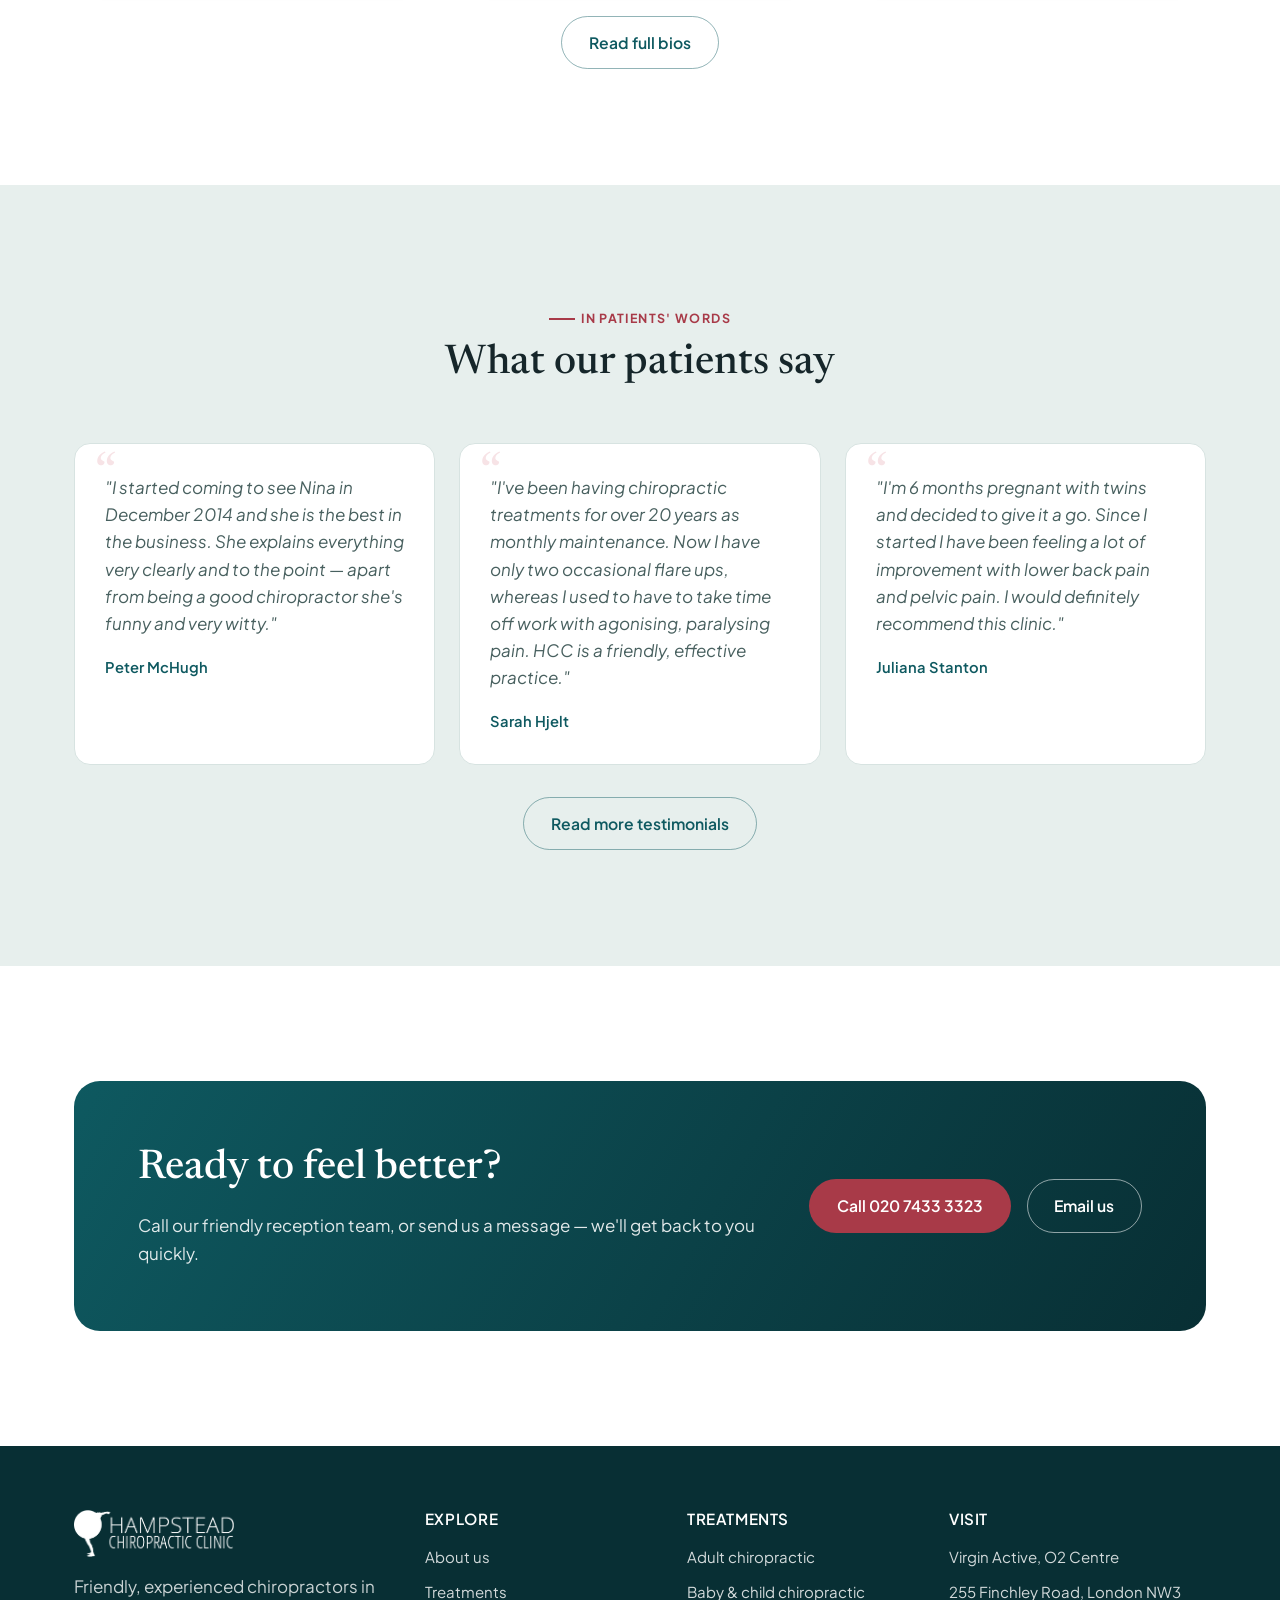
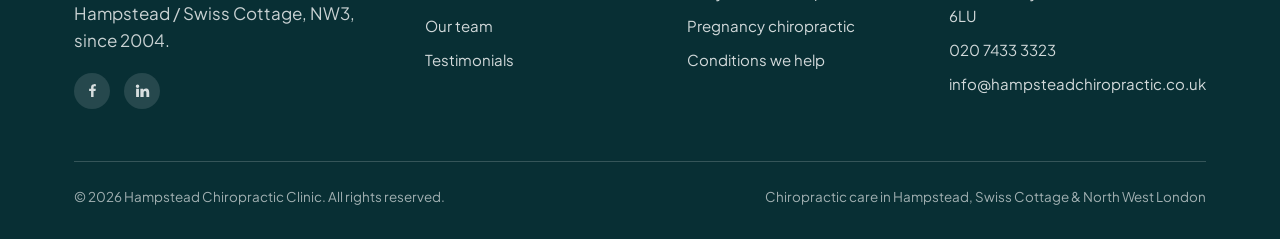
==== commit 40be626a: "Fix Hampstead Chiropractic review blockers" ====
--- a/index.html
+++ b/index.html
@@ -51,8 +51,8 @@
         <a href="treatments.html" class="btn btn--outline-light">Explore treatments</a>
       </div>
       <div class="hero__meta">
-        <div><strong>Since 2004</strong><span>Est. by Nina van Dyk</span></div>
-        <div><strong>3</strong><span>GCC-registered chiropractors</span></div>
+        <div><strong>Since 2004</strong><span>North London clinic</span></div>
+        <div><strong>Team bios</strong><span>Nina, Samantha and Georgios</span></div>
         <div><strong>Adult · Baby &amp; Child · Pregnancy</strong><span>Every age treated with care</span></div>
       </div>
     </div>
@@ -122,7 +122,7 @@
             <li>Long, flexible hours across the week — early mornings on Saturday so you don't have to take time off work</li>
             <li>Direct billing with all major insurers, including BUPA, AXA, Aviva, Cigna and Vitality Health</li>
             <li>An individualised treatment programme tailored to your specific goals — not a one-size-fits-all production line</li>
-            <li>Every chiropractor is a member of the British Chiropractic Association, with ongoing postgraduate training</li>
+            <li>Clinic practitioners are registered with chiropractic regulators and professional associations listed in their own bios</li>
             <li>Two minutes from Finchley Road tube (Jubilee &amp; Metropolitan) and a large O2 Centre car park at the rear</li>
           </ul>
           <a href="about.html" class="btn btn--outline" style="margin-top:28px;">More about the clinic</a>
@@ -149,7 +149,7 @@
     <div class="container">
       <div class="section-head section-head--center">
         <p class="eyebrow">Meet the team</p>
-        <h2>Three GCC-registered chiropractors</h2>
+        <h2>Meet the chiropractors</h2>
       </div>
       <div class="team-grid">
         <article class="team-card">
--- a/assets/css/main.css
+++ b/assets/css/main.css
@@ -9,6 +9,7 @@
 
 *, *::before, *::after { box-sizing: border-box; }
 html { scroll-behavior: smooth; }
+body { overflow-x: clip; }
 @media (prefers-reduced-motion: reduce) {
   html { scroll-behavior: auto; }
   *, *::before, *::after {
@@ -243,10 +244,16 @@
     transform: translateX(100%);
     transition: transform 0.4s var(--ease);
     box-shadow: var(--shadow-soft);
+    visibility: hidden;
+    pointer-events: none;
   }
   .nav__links a { font-size: 1.1rem; }
   html:has(body.nav-open) { overflow: hidden; }
-  body.nav-open .nav__links { transform: translateX(0); }
+  body.nav-open .nav__links {
+    transform: translateX(0);
+    visibility: visible;
+    pointer-events: auto;
+  }
   .nav .btn--primary { display: none; }
   body.nav-open .nav__scrim {
     position: fixed;
@@ -615,6 +622,11 @@
   .footer-grid { grid-template-columns: 1fr 1fr; }
 }
 
+@media (max-width: 520px) {
+  .footer-grid { grid-template-columns: 1fr; }
+  .site-footer { overflow-wrap: anywhere; }
+}
+
 /* --- Scroll reveal --- */
 [data-reveal] {
   opacity: 0;
